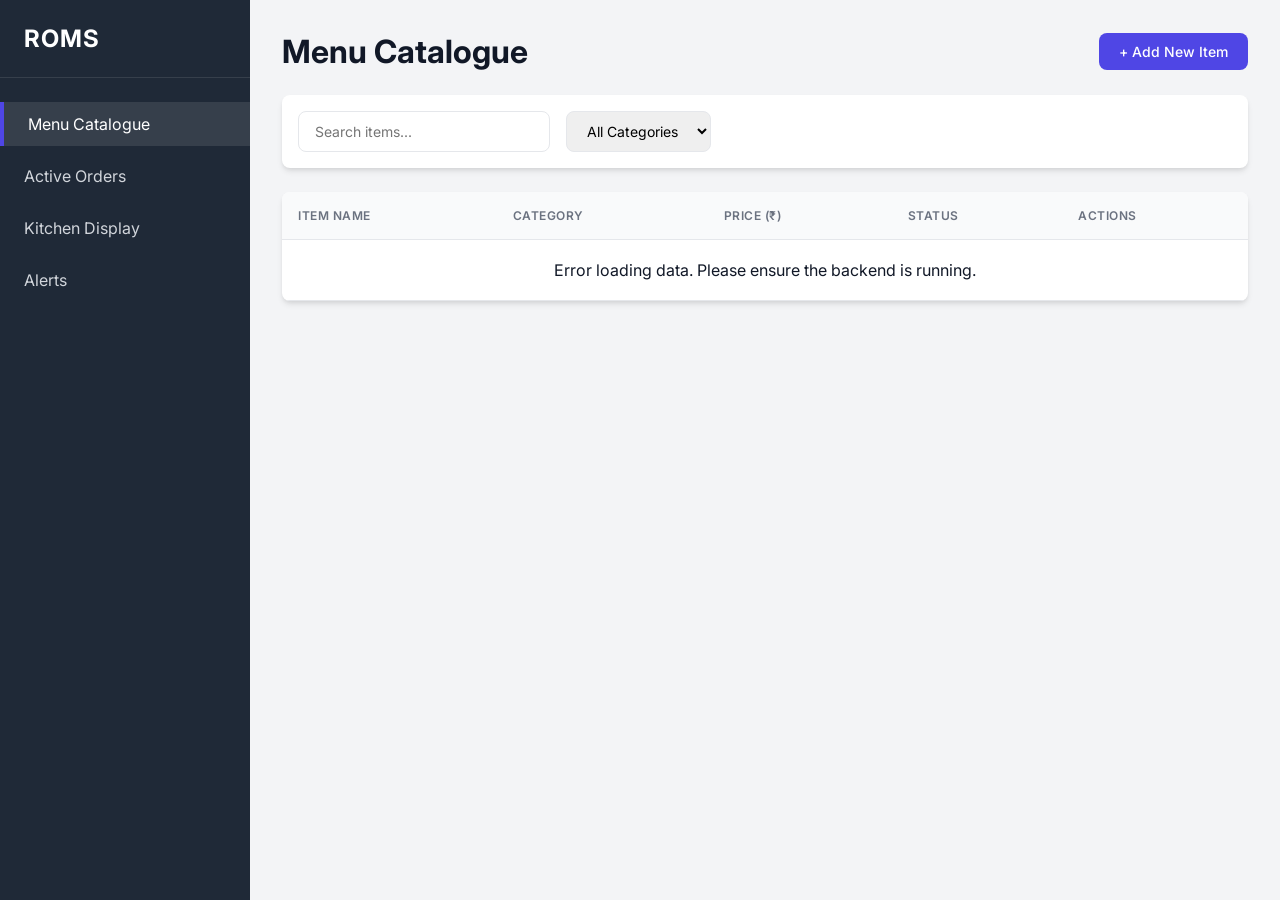
==== roms-app/src/main/resources/static/index.html @ 0e1c0126 "feat(menu): implement item catalogue MVP feature" ====
<!DOCTYPE html>
<html lang="en">
<head>
    <meta charset="UTF-8">
    <meta name="viewport" content="width=device-width, initial-scale=1.0">
    <title>ROMS - Menu Catalogue</title>
    <!-- Google Fonts for modern typography -->
    <link href="https://fonts.googleapis.com/css2?family=Inter:wght@400;500;600;700&display=swap" rel="stylesheet">
    <link rel="stylesheet" href="css/style.css">
</head>
<body>
    <div class="app-container">
        <!-- Sidebar -->
        <aside class="sidebar">
            <div class="logo">
                <h2>ROMS</h2>
            </div>
            <nav class="nav-menu">
                <a href="#" class="nav-item active">Menu Catalogue</a>
                <a href="#" class="nav-item">Active Orders</a>
                <a href="#" class="nav-item">Kitchen Display</a>
                <a href="#" class="nav-item">Alerts</a>
            </nav>
        </aside>

        <!-- Main Content -->
        <main class="main-content">
            <header class="topbar">
                <h1>Menu Catalogue</h1>
                <button class="btn btn-primary" onclick="openModal()">+ Add New Item</button>
            </header>

            <div class="filters">
                <input type="text" id="searchInput" placeholder="Search items..." class="form-input" onkeyup="filterItems()">
                <select id="categoryFilter" class="form-select" onchange="filterItems()">
                    <option value="">All Categories</option>
                    <option value="STARTER">Starter</option>
                    <option value="MAIN_COURSE">Main Course</option>
                    <option value="DESSERT">Dessert</option>
                    <option value="BEVERAGE">Beverage</option>
                </select>
            </div>

            <div class="table-container">
                <table class="data-table">
                    <thead>
                        <tr>
                            <th>Item Name</th>
                            <th>Category</th>
                            <th>Price (₹)</th>
                            <th>Status</th>
                            <th>Actions</th>
                        </tr>
                    </thead>
                    <tbody id="menuTableBody">
                        <!-- Data will be populated here via JavaScript -->
                    </tbody>
                </table>
            </div>
        </main>
    </div>

    <!-- Add/Edit Modal -->
    <div id="itemModal" class="modal">
        <div class="modal-content">
            <div class="modal-header">
                <h2 id="modalTitle">Add Menu Item</h2>
                <span class="close" onclick="closeModal()">&times;</span>
            </div>
            <div class="modal-body">
                <form id="itemForm" onsubmit="saveItem(event)">
                    <input type="hidden" id="itemId">
                    
                    <div class="form-group">
                        <label for="itemName">Item Name</label>
                        <input type="text" id="itemName" required class="form-input" placeholder="e.g. Paneer Tikka">
                    </div>
                    
                    <div class="form-group">
                        <label for="itemCategory">Category</label>
                        <select id="itemCategory" required class="form-select">
                            <option value="STARTER">Starter</option>
                            <option value="MAIN_COURSE">Main Course</option>
                            <option value="DESSERT">Dessert</option>
                            <option value="BEVERAGE">Beverage</option>
                        </select>
                    </div>
                    
                    <div class="form-group">
                        <label for="itemPrice">Price (₹)</label>
                        <input type="number" id="itemPrice" required min="1" step="0.01" class="form-input" placeholder="e.g. 250.00">
                    </div>
                    
                    <div class="form-group checkbox-group">
                        <input type="checkbox" id="itemAvailable" checked>
                        <label for="itemAvailable">Is Available?</label>
                    </div>
                    
                    <div class="modal-footer">
                        <button type="button" class="btn btn-secondary" onclick="closeModal()">Cancel</button>
                        <button type="submit" class="btn btn-primary">Save Item</button>
                    </div>
                </form>
            </div>
        </div>
    </div>

    <script src="js/menu.js"></script>
</body>
</html>
---- roms-app/src/main/resources/static/css/style.css ----
:root {
    --primary-color: #4f46e5;
    --primary-hover: #4338ca;
    --danger-color: #ef4444;
    --danger-hover: #dc2828;
    --success-color: #10b981;
    --bg-color: #f3f4f6;
    --sidebar-bg: #1f2937;
    --surface-color: #ffffff;
    --text-primary: #111827;
    --text-secondary: #6b7280;
    --border-color: #e5e7eb;
    --radius: 8px;
    --shadow: 0 4px 6px -1px rgba(0, 0, 0, 0.1), 0 2px 4px -1px rgba(0, 0, 0, 0.06);
}

* {
    margin: 0;
    padding: 0;
    box-sizing: border-box;
    font-family: 'Inter', sans-serif;
}

body {
    background-color: var(--bg-color);
    color: var(--text-primary);
}

.app-container {
    display: flex;
    min-height: 100vh;
}

/* Sidebar */
.sidebar {
    width: 250px;
    background-color: var(--sidebar-bg);
    color: white;
    display: flex;
    flex-direction: column;
}

.logo {
    padding: 24px;
    border-bottom: 1px solid rgba(255, 255, 255, 0.1);
}

.logo h2 {
    font-weight: 700;
    letter-spacing: 1px;
}

.nav-menu {
    padding: 24px 0;
    display: flex;
    flex-direction: column;
    gap: 8px;
}

.nav-item {
    padding: 12px 24px;
    color: #d1d5db;
    text-decoration: none;
    transition: all 0.2s;
}

.nav-item:hover, .nav-item.active {
    background-color: rgba(255, 255, 255, 0.1);
    color: white;
    border-left: 4px solid var(--primary-color);
}

/* Main Content */
.main-content {
    flex: 1;
    padding: 32px;
    display: flex;
    flex-direction: column;
    gap: 24px;
}

.topbar {
    display: flex;
    justify-content: space-between;
    align-items: center;
}

.filters {
    display: flex;
    gap: 16px;
    background: var(--surface-color);
    padding: 16px;
    border-radius: var(--radius);
    box-shadow: var(--shadow);
}

.form-input, .form-select {
    padding: 10px 16px;
    border: 1px solid var(--border-color);
    border-radius: var(--radius);
    outline: none;
    font-size: 14px;
    transition: border-color 0.2s;
}

.form-input:focus, .form-select:focus {
    border-color: var(--primary-color);
}

.btn {
    padding: 10px 20px;
    border: none;
    border-radius: var(--radius);
    cursor: pointer;
    font-weight: 500;
    font-size: 14px;
    transition: background-color 0.2s;
}

.btn-primary {
    background-color: var(--primary-color);
    color: white;
}

.btn-primary:hover {
    background-color: var(--primary-hover);
}

.btn-secondary {
    background-color: var(--border-color);
    color: var(--text-primary);
}

.btn-danger {
    background-color: var(--danger-color);
    color: white;
    padding: 6px 12px;
}

.btn-danger:hover {
    background-color: var(--danger-hover);
}

/* Table */
.table-container {
    background: var(--surface-color);
    border-radius: var(--radius);
    box-shadow: var(--shadow);
    overflow: hidden;
}

.data-table {
    width: 100%;
    border-collapse: collapse;
}

.data-table th, .data-table td {
    padding: 16px;
    text-align: left;
    border-bottom: 1px solid var(--border-color);
}

.data-table th {
    background-color: #f9fafb;
    font-weight: 600;
    color: var(--text-secondary);
    text-transform: uppercase;
    font-size: 12px;
    letter-spacing: 0.5px;
}

.data-table tr:hover {
    background-color: #f9fafb;
}

.badge {
    padding: 4px 10px;
    border-radius: 999px;
    font-size: 12px;
    font-weight: 500;
}

.badge-success { background: #d1fae5; color: #065f46; }
.badge-danger { background: #fee2e2; color: #991b1b; }

/* Modal */
.modal {
    display: none;
    position: fixed;
    z-index: 1000;
    left: 0;
    top: 0;
    width: 100%;
    height: 100%;
    background-color: rgba(0,0,0,0.5);
    backdrop-filter: blur(4px);
    align-items: center;
    justify-content: center;
}

.modal.show {
    display: flex;
}

.modal-content {
    background-color: var(--surface-color);
    border-radius: var(--radius);
    width: 100%;
    max-width: 500px;
    box-shadow: 0 20px 25px -5px rgba(0, 0, 0, 0.1);
    animation: slideUp 0.3s ease-out;
}

@keyframes slideUp {
    from { transform: translateY(20px); opacity: 0; }
    to { transform: translateY(0); opacity: 1; }
}

.modal-header {
    padding: 20px 24px;
    border-bottom: 1px solid var(--border-color);
    display: flex;
    justify-content: space-between;
    align-items: center;
}

.close {
    font-size: 24px;
    cursor: pointer;
    color: var(--text-secondary);
}

.modal-body {
    padding: 24px;
}

.form-group {
    margin-bottom: 20px;
    display: flex;
    flex-direction: column;
    gap: 8px;
}

.form-group label {
    font-weight: 500;
    font-size: 14px;
}

.checkbox-group {
    flex-direction: row;
    align-items: center;
}

.modal-footer {
    display: flex;
    justify-content: flex-end;
    gap: 12px;
    margin-top: 32px;
}
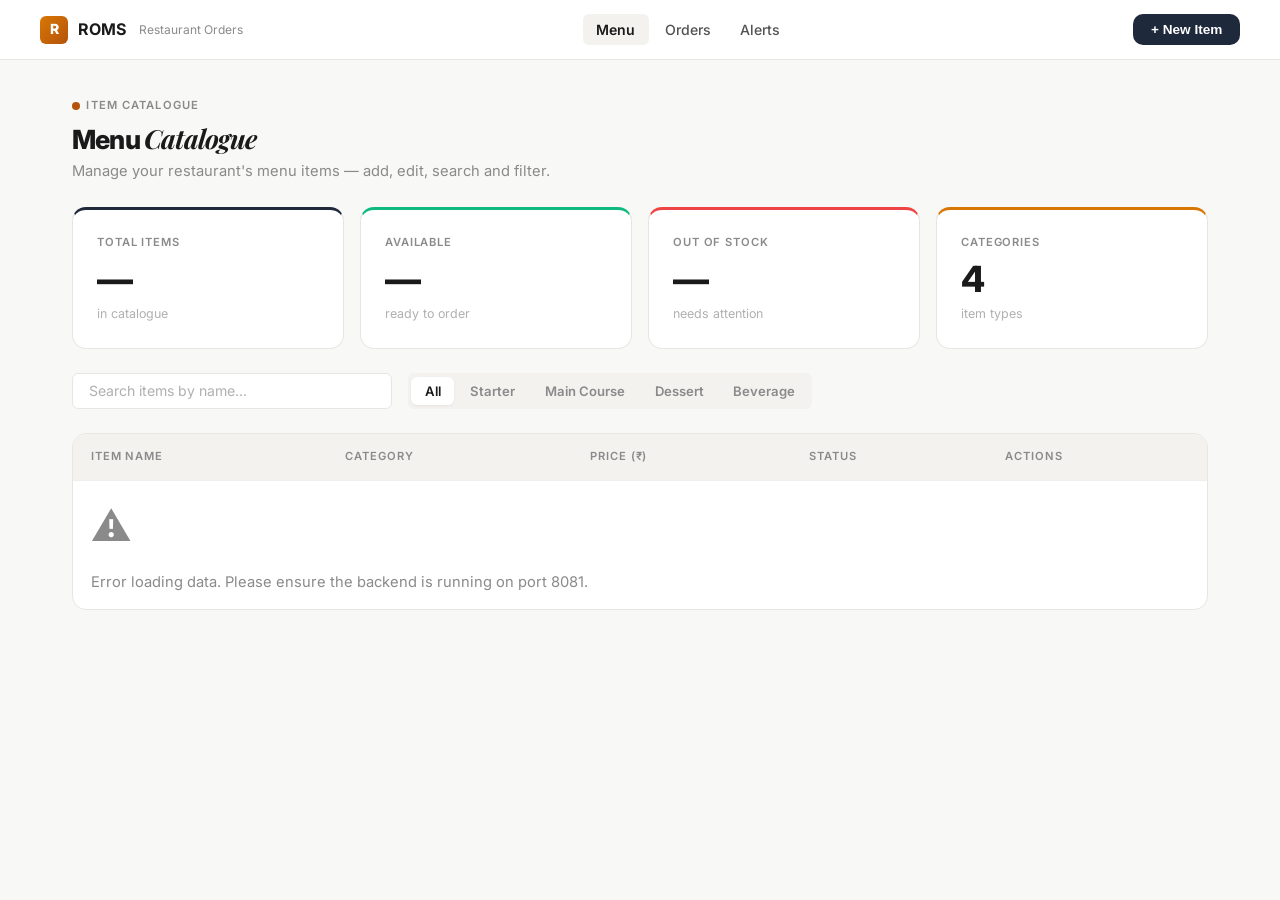
==== commit 609098d8: "feat(orders): implement order management and theme migration to Light Academic design" ====
--- a/roms-app/src/main/resources/static/index.html
+++ b/roms-app/src/main/resources/static/index.html
@@ -3,108 +3,151 @@
 <head>
     <meta charset="UTF-8">
     <meta name="viewport" content="width=device-width, initial-scale=1.0">
-    <title>ROMS - Menu Catalogue</title>
-    <!-- Google Fonts for modern typography -->
-    <link href="https://fonts.googleapis.com/css2?family=Inter:wght@400;500;600;700&display=swap" rel="stylesheet">
+    <meta name="description" content="ROMS — Restaurant Order Management System. Manage menu items, orders, and kitchen operations.">
+    <title>ROMS — Menu Catalogue</title>
+
+    <!-- Google Fonts -->
+    <link rel="preconnect" href="https://fonts.googleapis.com">
+    <link rel="preconnect" href="https://fonts.gstatic.com" crossorigin>
+    <link href="https://fonts.googleapis.com/css2?family=Inter:wght@300;400;500;600;700;800;900&family=JetBrains+Mono:wght@400;500&family=Playfair+Display:ital,wght@0,700;1,700&display=swap" rel="stylesheet">
+
+    <!-- App CSS -->
     <link rel="stylesheet" href="css/style.css">
 </head>
 <body>
-    <div class="app-container">
-        <!-- Sidebar -->
-        <aside class="sidebar">
-            <div class="logo">
-                <h2>ROMS</h2>
-            </div>
-            <nav class="nav-menu">
-                <a href="#" class="nav-item active">Menu Catalogue</a>
-                <a href="#" class="nav-item">Active Orders</a>
-                <a href="#" class="nav-item">Kitchen Display</a>
-                <a href="#" class="nav-item">Alerts</a>
-            </nav>
-        </aside>
 
-        <!-- Main Content -->
-        <main class="main-content">
-            <header class="topbar">
-                <h1>Menu Catalogue</h1>
-                <button class="btn btn-primary" onclick="openModal()">+ Add New Item</button>
-            </header>
+<!-- ── Navbar ────────────────────────────────────────────────── -->
+<nav class="navbar">
+    <div class="navbar-inner">
+        <a href="index.html" class="navbar-brand">
+            <div class="logo-icon">R</div>
+            <span>ROMS</span>
+            <span class="brand-sub">Restaurant Orders</span>
+        </a>
+        <ul class="navbar-links">
+            <li><a href="index.html" class="active">Menu</a></li>
+            <li><a href="orders.html">Orders</a></li>
+            <li><a href="alerts.html">Alerts</a></li>
+        </ul>
+        <button class="navbar-cta" onclick="openModal()">+ New Item</button>
+    </div>
+</nav>
 
-            <div class="filters">
-                <input type="text" id="searchInput" placeholder="Search items..." class="form-input" onkeyup="filterItems()">
-                <select id="categoryFilter" class="form-select" onchange="filterItems()">
-                    <option value="">All Categories</option>
-                    <option value="STARTER">Starter</option>
-                    <option value="MAIN_COURSE">Main Course</option>
-                    <option value="DESSERT">Dessert</option>
-                    <option value="BEVERAGE">Beverage</option>
-                </select>
-            </div>
+<!-- ── Page Content ─────────────────────────────────────────── -->
+<div class="container">
+    <div class="page-content">
 
-            <div class="table-container">
-                <table class="data-table">
-                    <thead>
-                        <tr>
-                            <th>Item Name</th>
-                            <th>Category</th>
-                            <th>Price (₹)</th>
-                            <th>Status</th>
-                            <th>Actions</th>
-                        </tr>
-                    </thead>
-                    <tbody id="menuTableBody">
-                        <!-- Data will be populated here via JavaScript -->
-                    </tbody>
-                </table>
-            </div>
-        </main>
-    </div>
-
-    <!-- Add/Edit Modal -->
-    <div id="itemModal" class="modal">
-        <div class="modal-content">
-            <div class="modal-header">
-                <h2 id="modalTitle">Add Menu Item</h2>
-                <span class="close" onclick="closeModal()">&times;</span>
-            </div>
-            <div class="modal-body">
-                <form id="itemForm" onsubmit="saveItem(event)">
-                    <input type="hidden" id="itemId">
-                    
-                    <div class="form-group">
-                        <label for="itemName">Item Name</label>
-                        <input type="text" id="itemName" required class="form-input" placeholder="e.g. Paneer Tikka">
-                    </div>
-                    
-                    <div class="form-group">
-                        <label for="itemCategory">Category</label>
-                        <select id="itemCategory" required class="form-select">
-                            <option value="STARTER">Starter</option>
-                            <option value="MAIN_COURSE">Main Course</option>
-                            <option value="DESSERT">Dessert</option>
-                            <option value="BEVERAGE">Beverage</option>
-                        </select>
-                    </div>
-                    
-                    <div class="form-group">
-                        <label for="itemPrice">Price (₹)</label>
-                        <input type="number" id="itemPrice" required min="1" step="0.01" class="form-input" placeholder="e.g. 250.00">
-                    </div>
-                    
-                    <div class="form-group checkbox-group">
-                        <input type="checkbox" id="itemAvailable" checked>
-                        <label for="itemAvailable">Is Available?</label>
-                    </div>
-                    
-                    <div class="modal-footer">
-                        <button type="button" class="btn btn-secondary" onclick="closeModal()">Cancel</button>
-                        <button type="submit" class="btn btn-primary">Save Item</button>
-                    </div>
-                </form>
+        <!-- Page Header -->
+        <div class="page-header">
+            <div>
+                <div class="badge-label"><span class="badge-dot"></span> ITEM CATALOGUE</div>
+                <h1>Menu <em>Catalogue</em></h1>
+                <p class="page-subtitle">Manage your restaurant's menu items — add, edit, search and filter.</p>
             </div>
         </div>
+
+        <!-- Stat Cards -->
+        <div class="stats-grid fade-in">
+            <div class="stat-card" style="border-top: 3px solid var(--primary)">
+                <div class="stat-label">Total Items</div>
+                <div class="stat-value" id="stat-total">—</div>
+                <div class="stat-sub">in catalogue</div>
+            </div>
+            <div class="stat-card" style="border-top: 3px solid var(--success)">
+                <div class="stat-label">Available</div>
+                <div class="stat-value" id="stat-available">—</div>
+                <div class="stat-sub">ready to order</div>
+            </div>
+            <div class="stat-card" style="border-top: 3px solid var(--danger)">
+                <div class="stat-label">Out of Stock</div>
+                <div class="stat-value" id="stat-unavailable">—</div>
+                <div class="stat-sub">needs attention</div>
+            </div>
+            <div class="stat-card" style="border-top: 3px solid var(--accent-amber)">
+                <div class="stat-label">Categories</div>
+                <div class="stat-value" id="stat-categories">4</div>
+                <div class="stat-sub">item types</div>
+            </div>
+        </div>
+
+        <!-- Filters -->
+        <div class="filters-bar fade-in fade-in-delay-1">
+            <input type="text" id="searchInput" placeholder="Search items by name..." class="form-input" style="flex: 1; max-width: 320px;" onkeyup="filterItems()">
+            <div class="tab-pills">
+                <button class="tab-pill active" onclick="setCategory('', this)">All</button>
+                <button class="tab-pill" onclick="setCategory('STARTER', this)">Starter</button>
+                <button class="tab-pill" onclick="setCategory('MAIN_COURSE', this)">Main Course</button>
+                <button class="tab-pill" onclick="setCategory('DESSERT', this)">Dessert</button>
+                <button class="tab-pill" onclick="setCategory('BEVERAGE', this)">Beverage</button>
+            </div>
+        </div>
+
+        <!-- Data Table -->
+        <div class="table-card fade-in fade-in-delay-2">
+            <table class="data-table">
+                <thead>
+                    <tr>
+                        <th>Item Name</th>
+                        <th>Category</th>
+                        <th>Price (₹)</th>
+                        <th>Status</th>
+                        <th>Actions</th>
+                    </tr>
+                </thead>
+                <tbody id="menuTableBody">
+                    <!-- Data populated via JavaScript -->
+                </tbody>
+            </table>
+        </div>
+
     </div>
+</div>
 
-    <script src="js/menu.js"></script>
+<!-- ── Add/Edit Modal ───────────────────────────────────────── -->
+<div id="itemModal" class="modal-overlay">
+    <div class="modal-content">
+        <div class="modal-header">
+            <h2 id="modalTitle">Add Menu Item</h2>
+            <button class="modal-close" onclick="closeModal()">&times;</button>
+        </div>
+        <div class="modal-body">
+            <form id="itemForm" onsubmit="saveItem(event)">
+                <input type="hidden" id="itemId">
+
+                <div class="form-group">
+                    <label for="itemName">Item Name</label>
+                    <input type="text" id="itemName" required class="form-input" placeholder="e.g. Paneer Tikka">
+                </div>
+
+                <div class="form-group">
+                    <label for="itemCategory">Category</label>
+                    <select id="itemCategory" required class="form-select">
+                        <option value="STARTER">Starter</option>
+                        <option value="MAIN_COURSE">Main Course</option>
+                        <option value="DESSERT">Dessert</option>
+                        <option value="BEVERAGE">Beverage</option>
+                    </select>
+                </div>
+
+                <div class="form-group">
+                    <label for="itemPrice">Price (₹)</label>
+                    <input type="number" id="itemPrice" required min="1" step="0.01" class="form-input" placeholder="e.g. 250.00">
+                </div>
+
+                <div class="form-group checkbox-group">
+                    <input type="checkbox" id="itemAvailable" checked>
+                    <label for="itemAvailable" style="text-transform: none; letter-spacing: 0; font-size: 0.88rem;">Available for ordering</label>
+                </div>
+
+                <div class="modal-footer">
+                    <button type="button" class="btn btn-outline" onclick="closeModal()">Cancel</button>
+                    <button type="submit" class="btn btn-dark">Save Item</button>
+                </div>
+            </form>
+        </div>
+    </div>
+</div>
+
+<script src="js/menu.js"></script>
 </body>
 </html>
--- a/roms-app/src/main/resources/static/css/style.css
+++ b/roms-app/src/main/resources/static/css/style.css
@@ -1,151 +1,465 @@
+/* ═══════════════════════════════════════════════════════════════
+   ROMS — Light Academic Theme
+   Adapted from Advance ML Topic Analysis dashboard
+   ═══════════════════════════════════════════════════════════════ */
+
+@import url('https://fonts.googleapis.com/css2?family=Inter:wght@300;400;500;600;700;800;900&family=JetBrains+Mono:wght@400;500&family=Playfair+Display:ital,wght@0,700;1,700&display=swap');
+
+/* ── CSS Custom Properties ─────────────────────────────────── */
 :root {
-    --primary-color: #4f46e5;
-    --primary-hover: #4338ca;
-    --danger-color: #ef4444;
-    --danger-hover: #dc2828;
-    --success-color: #10b981;
-    --bg-color: #f3f4f6;
-    --sidebar-bg: #1f2937;
-    --surface-color: #ffffff;
-    --text-primary: #111827;
-    --text-secondary: #6b7280;
-    --border-color: #e5e7eb;
-    --radius: 8px;
-    --shadow: 0 4px 6px -1px rgba(0, 0, 0, 0.1), 0 2px 4px -1px rgba(0, 0, 0, 0.06);
-}
-
-* {
+    /* Background */
+    --bg-body: #f8f8f6;
+    --bg-white: #ffffff;
+    --bg-card: #ffffff;
+    --bg-subtle: #f3f2ef;
+
+    /* Borders */
+    --border-light: #e8e6e1;
+    --border-subtle: #f0eeea;
+
+    /* Primary (Navy / Slate) */
+    --primary: #1e293b;
+    --primary-light: #334155;
+    --primary-lighter: #e2e8f0;
+    --primary-bg: #f1f5f9;
+
+    /* Accent (Amber / Warm) */
+    --accent-warm: #b45309;
+    --accent-amber: #d97706;
+    --accent-amber-light: #fef3c7;
+    --accent-amber-bg: #fef9ee;
+
+    /* Status Colors */
+    --status-placed: #3b82f6;
+    --status-preparing: #f59e0b;
+    --status-ready: #10b981;
+    --status-served: #8b5cf6;
+    --status-closed: #6b7280;
+
+    /* Semantic */
+    --danger: #ef4444;
+    --danger-bg: #fef2f2;
+    --danger-border: #fecaca;
+    --success: #10b981;
+    --success-bg: #d1fae5;
+
+    /* Text */
+    --text-primary: #1a1a1a;
+    --text-secondary: #525252;
+    --text-muted: #8a8a8a;
+    --text-faint: #b0b0b0;
+
+    /* Sizing */
+    --radius-sm: 6px;
+    --radius-md: 10px;
+    --radius-lg: 14px;
+    --radius-pill: 999px;
+
+    /* Transitions */
+    --ease: cubic-bezier(0.16, 1, 0.3, 1);
+    --transition: 0.25s var(--ease);
+}
+
+/* ── Reset & Base ──────────────────────────────────────────── */
+*, *::before, *::after {
     margin: 0;
     padding: 0;
     box-sizing: border-box;
+}
+
+html {
+    scroll-behavior: smooth;
+    -webkit-font-smoothing: antialiased;
+    -moz-osx-font-smoothing: grayscale;
+}
+
+body {
+    font-family: 'Inter', -apple-system, BlinkMacSystemFont, sans-serif;
+    background: var(--bg-body);
+    color: var(--text-primary);
+    line-height: 1.6;
+    min-height: 100vh;
+}
+
+/* ── Typography ────────────────────────────────────────────── */
+h1, h2, h3, h4 {
+    font-weight: 700;
+    letter-spacing: -0.02em;
+    color: var(--text-primary);
+    line-height: 1.2;
+}
+
+h1 {
+    font-size: 2rem;
+    font-weight: 800;
+    letter-spacing: -0.03em;
+}
+
+h1 em, h1 i {
+    font-family: 'Playfair Display', serif;
+    font-style: italic;
+    font-weight: 700;
+}
+
+h2 { font-size: 1.75rem; }
+h3 { font-size: 1.2rem; }
+h4 { font-size: 1rem; }
+
+.mono {
+    font-family: 'JetBrains Mono', monospace;
+}
+
+/* ── Layout ────────────────────────────────────────────────── */
+.container {
+    max-width: 1200px;
+    margin: 0 auto;
+    padding: 0 2rem;
+}
+
+/* ── Navbar ────────────────────────────────────────────────── */
+.navbar {
+    position: sticky;
+    top: 0;
+    z-index: 100;
+    background: var(--bg-white);
+    border-bottom: 1px solid var(--border-light);
+    padding: 0 2rem;
+    height: 60px;
+    display: flex;
+    align-items: center;
+}
+
+.navbar-inner {
+    max-width: 1200px;
+    margin: 0 auto;
+    width: 100%;
+    display: flex;
+    align-items: center;
+    justify-content: space-between;
+}
+
+.navbar-brand {
+    display: flex;
+    align-items: center;
+    gap: 0.6rem;
+    text-decoration: none;
+    color: var(--text-primary);
+    font-weight: 700;
+    font-size: 1rem;
+}
+
+.navbar-brand .logo-icon {
+    width: 28px;
+    height: 28px;
+    background: linear-gradient(135deg, var(--accent-amber), var(--accent-warm));
+    border-radius: 6px;
+    display: flex;
+    align-items: center;
+    justify-content: center;
+    color: white;
+    font-size: 14px;
+    font-weight: 800;
+}
+
+.navbar-brand .brand-sub {
+    font-size: 0.75rem;
+    font-weight: 400;
+    color: var(--text-muted);
+    margin-left: 0.25rem;
+}
+
+.navbar-links {
+    display: flex;
+    align-items: center;
+    gap: 0.15rem;
+    list-style: none;
+}
+
+.navbar-links a {
+    text-decoration: none;
+    color: var(--text-secondary);
+    font-size: 0.88rem;
+    font-weight: 500;
+    padding: 0.45rem 0.85rem;
+    border-radius: var(--radius-sm);
+    transition: all var(--transition);
+}
+
+.navbar-links a:hover {
+    color: var(--text-primary);
+    background: var(--bg-subtle);
+}
+
+.navbar-links a.active {
+    color: var(--text-primary);
+    font-weight: 600;
+    background: var(--bg-subtle);
+}
+
+.navbar-cta {
+    display: inline-flex;
+    align-items: center;
+    gap: 0.4rem;
+    padding: 0.5rem 1.1rem;
+    background: var(--primary);
+    color: white;
+    font-size: 0.85rem;
+    font-weight: 600;
+    border-radius: var(--radius-md);
+    text-decoration: none;
+    border: none;
+    cursor: pointer;
+    transition: all var(--transition);
+}
+
+.navbar-cta:hover {
+    background: #0f172a;
+    transform: translateY(-1px);
+}
+
+@media (max-width: 768px) {
+    .navbar-links { display: none; }
+    .navbar { padding: 0 1rem; }
+}
+
+/* ── Page Content ──────────────────────────────────────────── */
+.page-content {
+    padding: 2rem 0;
+}
+
+.page-header {
+    display: flex;
+    align-items: center;
+    justify-content: space-between;
+    margin-bottom: 1.5rem;
+}
+
+.page-header h1 {
+    font-size: 1.65rem;
+    font-weight: 800;
+}
+
+.page-subtitle {
+    font-size: 0.92rem;
+    color: var(--text-muted);
+    margin-top: 0.25rem;
+}
+
+/* ── Badge ─────────────────────────────────────────────────── */
+.badge-label {
+    display: inline-flex;
+    align-items: center;
+    gap: 0.4rem;
+    font-size: 0.7rem;
+    font-weight: 600;
+    letter-spacing: 0.1em;
+    text-transform: uppercase;
+    color: var(--text-muted);
+    margin-bottom: 0.5rem;
+}
+
+.badge-dot {
+    width: 8px;
+    height: 8px;
+    border-radius: 50%;
+    background: var(--accent-warm);
+}
+
+/* ── Stat Cards ────────────────────────────────────────────── */
+.stats-grid {
+    display: grid;
+    grid-template-columns: repeat(4, 1fr);
+    gap: 1rem;
+    margin-bottom: 1.5rem;
+}
+
+@media (max-width: 1024px) {
+    .stats-grid { grid-template-columns: repeat(2, 1fr); }
+}
+
+@media (max-width: 640px) {
+    .stats-grid { grid-template-columns: 1fr; }
+}
+
+.stat-card {
+    background: var(--bg-card);
+    border: 1px solid var(--border-light);
+    border-radius: var(--radius-lg);
+    padding: 1.5rem;
+    transition: box-shadow var(--transition);
+}
+
+.stat-card:hover {
+    box-shadow: 0 2px 12px rgba(0, 0, 0, 0.04);
+}
+
+.stat-label {
+    font-size: 0.7rem;
+    font-weight: 600;
+    text-transform: uppercase;
+    letter-spacing: 0.08em;
+    color: var(--text-muted);
+    margin-bottom: 0.5rem;
+}
+
+.stat-value {
+    font-size: 2.25rem;
+    font-weight: 800;
+    color: var(--text-primary);
+    letter-spacing: -0.03em;
+    line-height: 1.1;
+}
+
+.stat-sub {
+    font-size: 0.78rem;
+    color: var(--text-faint);
+    margin-top: 0.25rem;
+}
+
+/* ── Card ──────────────────────────────────────────────────── */
+.card {
+    background: var(--bg-card);
+    border: 1px solid var(--border-light);
+    border-radius: var(--radius-lg);
+    padding: 1.75rem;
+    transition: box-shadow var(--transition);
+}
+
+.card:hover {
+    box-shadow: 0 2px 12px rgba(0, 0, 0, 0.04);
+}
+
+/* ── Filters / Tab Pills ──────────────────────────────────── */
+.filters-bar {
+    display: flex;
+    align-items: center;
+    gap: 1rem;
+    margin-bottom: 1.5rem;
+    flex-wrap: wrap;
+}
+
+.tab-pills {
+    display: flex;
+    gap: 0.15rem;
+    background: var(--bg-subtle);
+    border-radius: var(--radius-sm);
+    padding: 0.2rem;
+    width: fit-content;
+}
+
+.tab-pill {
+    padding: 0.4rem 0.85rem;
+    font-size: 0.82rem;
+    font-weight: 600;
+    color: var(--text-muted);
+    border: none;
+    background: none;
+    border-radius: var(--radius-sm);
+    cursor: pointer;
+    transition: all var(--transition);
     font-family: 'Inter', sans-serif;
 }
 
-body {
-    background-color: var(--bg-color);
-    color: var(--text-primary);
-}
-
-.app-container {
-    display: flex;
-    min-height: 100vh;
-}
-
-/* Sidebar */
-.sidebar {
-    width: 250px;
-    background-color: var(--sidebar-bg);
+.tab-pill:hover {
+    color: var(--text-secondary);
+}
+
+.tab-pill.active {
+    background: var(--bg-white);
+    color: var(--text-primary);
+    box-shadow: 0 1px 3px rgba(0,0,0,0.06);
+}
+
+.form-input, .form-select {
+    padding: 0.55rem 1rem;
+    border: 1px solid var(--border-light);
+    border-radius: var(--radius-sm);
+    outline: none;
+    font-size: 0.88rem;
+    font-family: 'Inter', sans-serif;
+    transition: border-color var(--transition);
+    background: var(--bg-white);
+    color: var(--text-primary);
+}
+
+.form-input:focus, .form-select:focus {
+    border-color: var(--primary);
+}
+
+.form-input::placeholder {
+    color: var(--text-faint);
+}
+
+/* ── Buttons ───────────────────────────────────────────────── */
+.btn {
+    display: inline-flex;
+    align-items: center;
+    justify-content: center;
+    gap: 0.45rem;
+    padding: 0.6rem 1.3rem;
+    border: none;
+    border-radius: var(--radius-md);
+    font-family: 'Inter', sans-serif;
+    font-size: 0.88rem;
+    font-weight: 600;
+    cursor: pointer;
+    transition: all var(--transition);
+    text-decoration: none;
+}
+
+.btn-dark {
+    background: var(--primary);
     color: white;
-    display: flex;
-    flex-direction: column;
-}
-
-.logo {
-    padding: 24px;
-    border-bottom: 1px solid rgba(255, 255, 255, 0.1);
-}
-
-.logo h2 {
-    font-weight: 700;
-    letter-spacing: 1px;
-}
-
-.nav-menu {
-    padding: 24px 0;
-    display: flex;
-    flex-direction: column;
-    gap: 8px;
-}
-
-.nav-item {
-    padding: 12px 24px;
-    color: #d1d5db;
-    text-decoration: none;
-    transition: all 0.2s;
-}
-
-.nav-item:hover, .nav-item.active {
-    background-color: rgba(255, 255, 255, 0.1);
+}
+
+.btn-dark:hover {
+    background: #0f172a;
+    transform: translateY(-1px);
+}
+
+.btn-outline {
+    background: transparent;
+    color: var(--text-primary);
+    border: 1px solid var(--border-light);
+}
+
+.btn-outline:hover {
+    background: var(--bg-subtle);
+    border-color: var(--text-muted);
+}
+
+.btn-danger {
+    background: var(--danger);
     color: white;
-    border-left: 4px solid var(--primary-color);
-}
-
-/* Main Content */
-.main-content {
-    flex: 1;
-    padding: 32px;
-    display: flex;
-    flex-direction: column;
-    gap: 24px;
-}
-
-.topbar {
-    display: flex;
-    justify-content: space-between;
-    align-items: center;
-}
-
-.filters {
-    display: flex;
-    gap: 16px;
-    background: var(--surface-color);
-    padding: 16px;
-    border-radius: var(--radius);
-    box-shadow: var(--shadow);
-}
-
-.form-input, .form-select {
-    padding: 10px 16px;
-    border: 1px solid var(--border-color);
-    border-radius: var(--radius);
-    outline: none;
-    font-size: 14px;
-    transition: border-color 0.2s;
-}
-
-.form-input:focus, .form-select:focus {
-    border-color: var(--primary-color);
-}
-
-.btn {
-    padding: 10px 20px;
-    border: none;
-    border-radius: var(--radius);
-    cursor: pointer;
-    font-weight: 500;
-    font-size: 14px;
-    transition: background-color 0.2s;
-}
-
-.btn-primary {
-    background-color: var(--primary-color);
+    padding: 0.4rem 0.9rem;
+    font-size: 0.8rem;
+}
+
+.btn-danger:hover {
+    background: #dc2626;
+}
+
+.btn-success {
+    background: var(--success);
     color: white;
-}
-
-.btn-primary:hover {
-    background-color: var(--primary-hover);
-}
-
-.btn-secondary {
-    background-color: var(--border-color);
-    color: var(--text-primary);
-}
-
-.btn-danger {
-    background-color: var(--danger-color);
-    color: white;
-    padding: 6px 12px;
-}
-
-.btn-danger:hover {
-    background-color: var(--danger-hover);
-}
-
-/* Table */
-.table-container {
-    background: var(--surface-color);
-    border-radius: var(--radius);
-    box-shadow: var(--shadow);
+    padding: 0.4rem 0.9rem;
+    font-size: 0.8rem;
+}
+
+.btn-success:hover {
+    background: #059669;
+}
+
+.btn-sm {
+    padding: 0.35rem 0.7rem;
+    font-size: 0.78rem;
+}
+
+/* ── Data Table ────────────────────────────────────────────── */
+.table-card {
+    background: var(--bg-card);
+    border: 1px solid var(--border-light);
+    border-radius: var(--radius-lg);
     overflow: hidden;
 }
 
@@ -155,36 +469,56 @@
 }
 
 .data-table th, .data-table td {
-    padding: 16px;
+    padding: 14px 18px;
     text-align: left;
-    border-bottom: 1px solid var(--border-color);
+    border-bottom: 1px solid var(--border-subtle);
 }
 
 .data-table th {
-    background-color: #f9fafb;
-    font-weight: 600;
-    color: var(--text-secondary);
+    font-size: 0.7rem;
+    font-weight: 600;
     text-transform: uppercase;
-    font-size: 12px;
-    letter-spacing: 0.5px;
-}
-
-.data-table tr:hover {
-    background-color: #f9fafb;
-}
-
-.badge {
-    padding: 4px 10px;
-    border-radius: 999px;
-    font-size: 12px;
-    font-weight: 500;
-}
-
-.badge-success { background: #d1fae5; color: #065f46; }
-.badge-danger { background: #fee2e2; color: #991b1b; }
-
-/* Modal */
-.modal {
+    letter-spacing: 0.08em;
+    color: var(--text-muted);
+    background: var(--bg-subtle);
+}
+
+.data-table tbody tr {
+    transition: background-color var(--transition);
+}
+
+.data-table tbody tr:hover {
+    background: var(--bg-subtle);
+}
+
+.data-table tbody tr:last-child td {
+    border-bottom: none;
+}
+
+/* ── Status Badges ─────────────────────────────────────────── */
+.status-badge {
+    display: inline-flex;
+    align-items: center;
+    gap: 0.3rem;
+    padding: 0.25rem 0.65rem;
+    border-radius: var(--radius-pill);
+    font-size: 0.72rem;
+    font-weight: 600;
+    letter-spacing: 0.04em;
+    text-transform: uppercase;
+}
+
+.status-placed { background: #dbeafe; color: #1e40af; }
+.status-preparing { background: #fef3c7; color: #92400e; }
+.status-ready { background: #d1fae5; color: #065f46; }
+.status-served { background: #ede9fe; color: #5b21b6; }
+.status-closed { background: #f3f4f6; color: #4b5563; }
+
+.status-available { background: var(--success-bg); color: #065f46; }
+.status-unavailable { background: var(--danger-bg); color: #991b1b; }
+
+/* ── Modal ─────────────────────────────────────────────────── */
+.modal-overlay {
     display: none;
     position: fixed;
     z-index: 1000;
@@ -192,68 +526,243 @@
     top: 0;
     width: 100%;
     height: 100%;
-    background-color: rgba(0,0,0,0.5);
+    background-color: rgba(0, 0, 0, 0.35);
     backdrop-filter: blur(4px);
     align-items: center;
     justify-content: center;
 }
 
-.modal.show {
+.modal-overlay.show {
     display: flex;
 }
 
 .modal-content {
-    background-color: var(--surface-color);
-    border-radius: var(--radius);
+    background-color: var(--bg-white);
+    border-radius: var(--radius-lg);
     width: 100%;
-    max-width: 500px;
-    box-shadow: 0 20px 25px -5px rgba(0, 0, 0, 0.1);
-    animation: slideUp 0.3s ease-out;
+    max-width: 520px;
+    border: 1px solid var(--border-light);
+    animation: slideUp 0.3s var(--ease);
 }
 
 @keyframes slideUp {
-    from { transform: translateY(20px); opacity: 0; }
+    from { transform: translateY(16px); opacity: 0; }
     to { transform: translateY(0); opacity: 1; }
 }
 
 .modal-header {
-    padding: 20px 24px;
-    border-bottom: 1px solid var(--border-color);
+    padding: 1.25rem 1.5rem;
+    border-bottom: 1px solid var(--border-light);
     display: flex;
     justify-content: space-between;
     align-items: center;
 }
 
-.close {
-    font-size: 24px;
+.modal-header h2 {
+    font-size: 1.1rem;
+    font-weight: 700;
+}
+
+.modal-close {
+    font-size: 22px;
     cursor: pointer;
-    color: var(--text-secondary);
+    color: var(--text-muted);
+    background: none;
+    border: none;
+    transition: color var(--transition);
+}
+
+.modal-close:hover {
+    color: var(--text-primary);
 }
 
 .modal-body {
-    padding: 24px;
+    padding: 1.5rem;
 }
 
 .form-group {
-    margin-bottom: 20px;
+    margin-bottom: 1.25rem;
     display: flex;
     flex-direction: column;
-    gap: 8px;
+    gap: 0.4rem;
 }
 
 .form-group label {
-    font-weight: 500;
-    font-size: 14px;
+    font-size: 0.72rem;
+    font-weight: 600;
+    text-transform: uppercase;
+    letter-spacing: 0.08em;
+    color: var(--text-muted);
+}
+
+.form-group .form-input,
+.form-group .form-select {
+    width: 100%;
 }
 
 .checkbox-group {
     flex-direction: row;
     align-items: center;
+    gap: 0.5rem;
 }
 
 .modal-footer {
     display: flex;
     justify-content: flex-end;
-    gap: 12px;
-    margin-top: 32px;
-}
+    gap: 0.75rem;
+    margin-top: 1.5rem;
+}
+
+/* ── Alert Box (Methodology-style) ─────────────────────────── */
+.alert-box {
+    border: 1px solid var(--border-light);
+    border-left: 4px solid var(--accent-amber);
+    border-radius: var(--radius-md);
+    padding: 1rem 1.25rem;
+    margin-bottom: 0.75rem;
+    background: var(--bg-card);
+    display: flex;
+    align-items: flex-start;
+    justify-content: space-between;
+    gap: 1rem;
+    transition: box-shadow var(--transition);
+}
+
+.alert-box:hover {
+    box-shadow: 0 2px 8px rgba(0, 0, 0, 0.04);
+}
+
+.alert-box.alert-danger {
+    border-left-color: var(--danger);
+    background: var(--danger-bg);
+}
+
+.alert-box .alert-type {
+    font-size: 0.65rem;
+    font-weight: 700;
+    text-transform: uppercase;
+    letter-spacing: 0.1em;
+    color: var(--accent-warm);
+    margin-bottom: 0.25rem;
+}
+
+.alert-box.alert-danger .alert-type {
+    color: var(--danger);
+}
+
+.alert-box .alert-message {
+    font-size: 0.88rem;
+    color: var(--text-secondary);
+    line-height: 1.5;
+}
+
+.alert-box .alert-time {
+    font-size: 0.75rem;
+    color: var(--text-faint);
+    margin-top: 0.25rem;
+}
+
+/* ── Empty State ───────────────────────────────────────────── */
+.empty-state {
+    text-align: center;
+    padding: 3rem 2rem;
+    color: var(--text-muted);
+}
+
+.empty-state .empty-icon {
+    font-size: 2.5rem;
+    margin-bottom: 0.75rem;
+}
+
+.empty-state p {
+    font-size: 0.92rem;
+}
+
+/* ── Order Items in Modal ──────────────────────────────────── */
+.order-items-list {
+    display: flex;
+    flex-direction: column;
+    gap: 0.5rem;
+    margin-bottom: 1rem;
+}
+
+.order-item-row {
+    display: flex;
+    align-items: center;
+    gap: 0.75rem;
+    padding: 0.5rem 0;
+    border-bottom: 1px solid var(--border-subtle);
+}
+
+.order-item-row .form-select { flex: 2; }
+.order-item-row .form-input { flex: 0.5; min-width: 60px; }
+
+.add-item-btn {
+    font-size: 0.82rem;
+    color: var(--primary);
+    cursor: pointer;
+    background: none;
+    border: 1px dashed var(--border-light);
+    padding: 0.5rem;
+    border-radius: var(--radius-sm);
+    width: 100%;
+    font-family: 'Inter', sans-serif;
+    font-weight: 600;
+    transition: all var(--transition);
+}
+
+.add-item-btn:hover {
+    background: var(--bg-subtle);
+    border-color: var(--primary);
+}
+
+/* ── Actions column ────────────────────────────────────────── */
+.actions-cell {
+    display: flex;
+    gap: 0.4rem;
+    flex-wrap: wrap;
+}
+
+/* ── Animations ────────────────────────────────────────────── */
+@keyframes fadeIn {
+    from { opacity: 0; transform: translateY(8px); }
+    to   { opacity: 1; transform: translateY(0); }
+}
+
+.fade-in {
+    opacity: 0;
+    animation: fadeIn 0.5s var(--ease) forwards;
+}
+
+.fade-in-delay-1 { animation-delay: 0.08s; }
+.fade-in-delay-2 { animation-delay: 0.16s; }
+.fade-in-delay-3 { animation-delay: 0.24s; }
+.fade-in-delay-4 { animation-delay: 0.32s; }
+
+/* ── Scrollbar ─────────────────────────────────────────────── */
+::-webkit-scrollbar {
+    width: 8px;
+    height: 8px;
+}
+
+::-webkit-scrollbar-track {
+    background: var(--bg-body);
+}
+
+::-webkit-scrollbar-thumb {
+    background: var(--border-light);
+    border-radius: 4px;
+}
+
+::-webkit-scrollbar-thumb:hover {
+    background: var(--text-faint);
+}
+
+/* ── Utility ───────────────────────────────────────────────── */
+.mt-1 { margin-top: 0.5rem; }
+.mt-2 { margin-top: 1rem; }
+.mt-3 { margin-top: 1.5rem; }
+.mb-1 { margin-bottom: 0.5rem; }
+.mb-2 { margin-bottom: 1rem; }
+.text-center { text-align: center; }
+.text-mono { font-family: 'JetBrains Mono', monospace; }
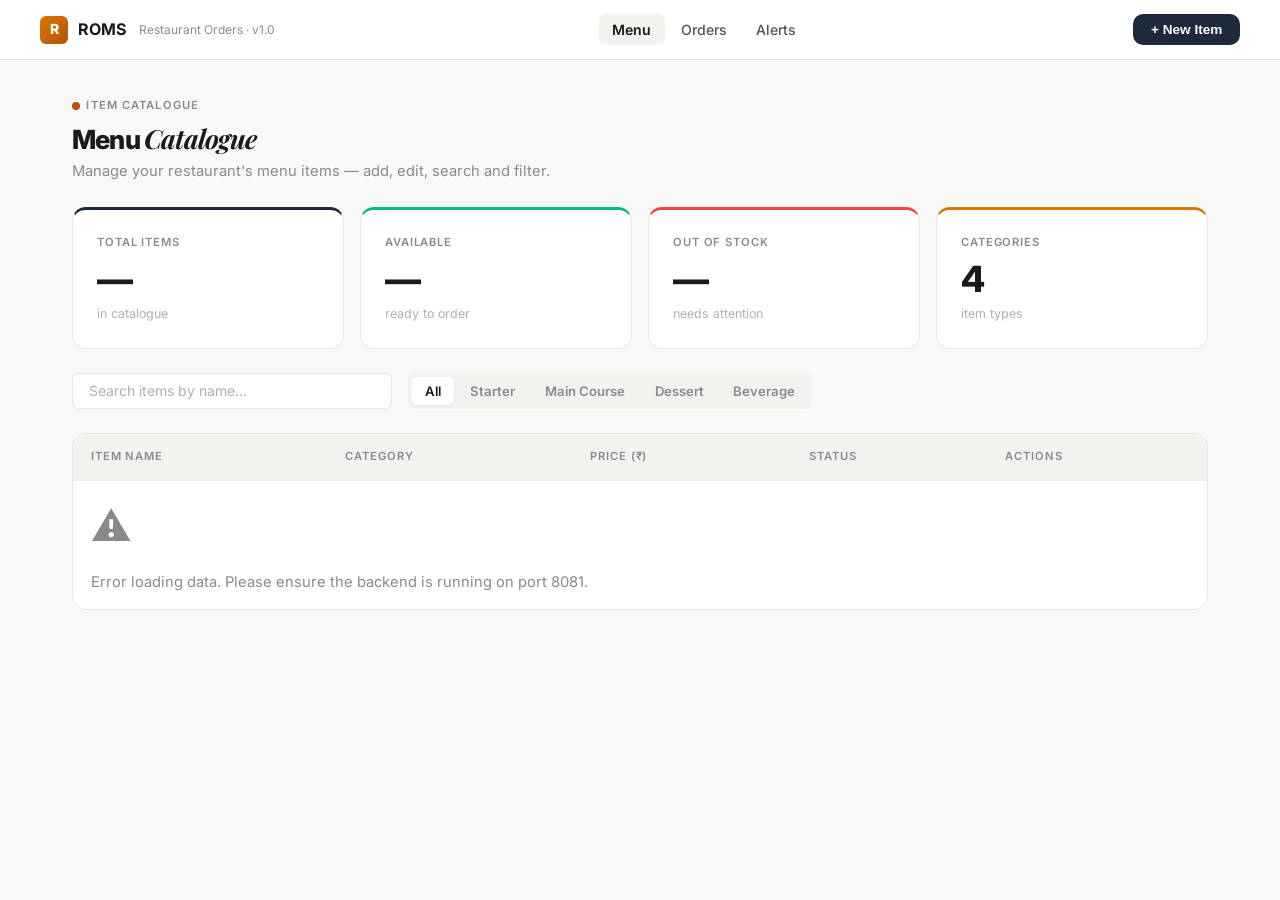
==== commit d2a2465f: "chore(ui): add version label to navbar brand" ====
--- a/roms-app/src/main/resources/static/index.html
+++ b/roms-app/src/main/resources/static/index.html
@@ -22,7 +22,7 @@
         <a href="index.html" class="navbar-brand">
             <div class="logo-icon">R</div>
             <span>ROMS</span>
-            <span class="brand-sub">Restaurant Orders</span>
+            <span class="brand-sub">Restaurant Orders · v1.0</span>
         </a>
         <ul class="navbar-links">
             <li><a href="index.html" class="active">Menu</a></li>
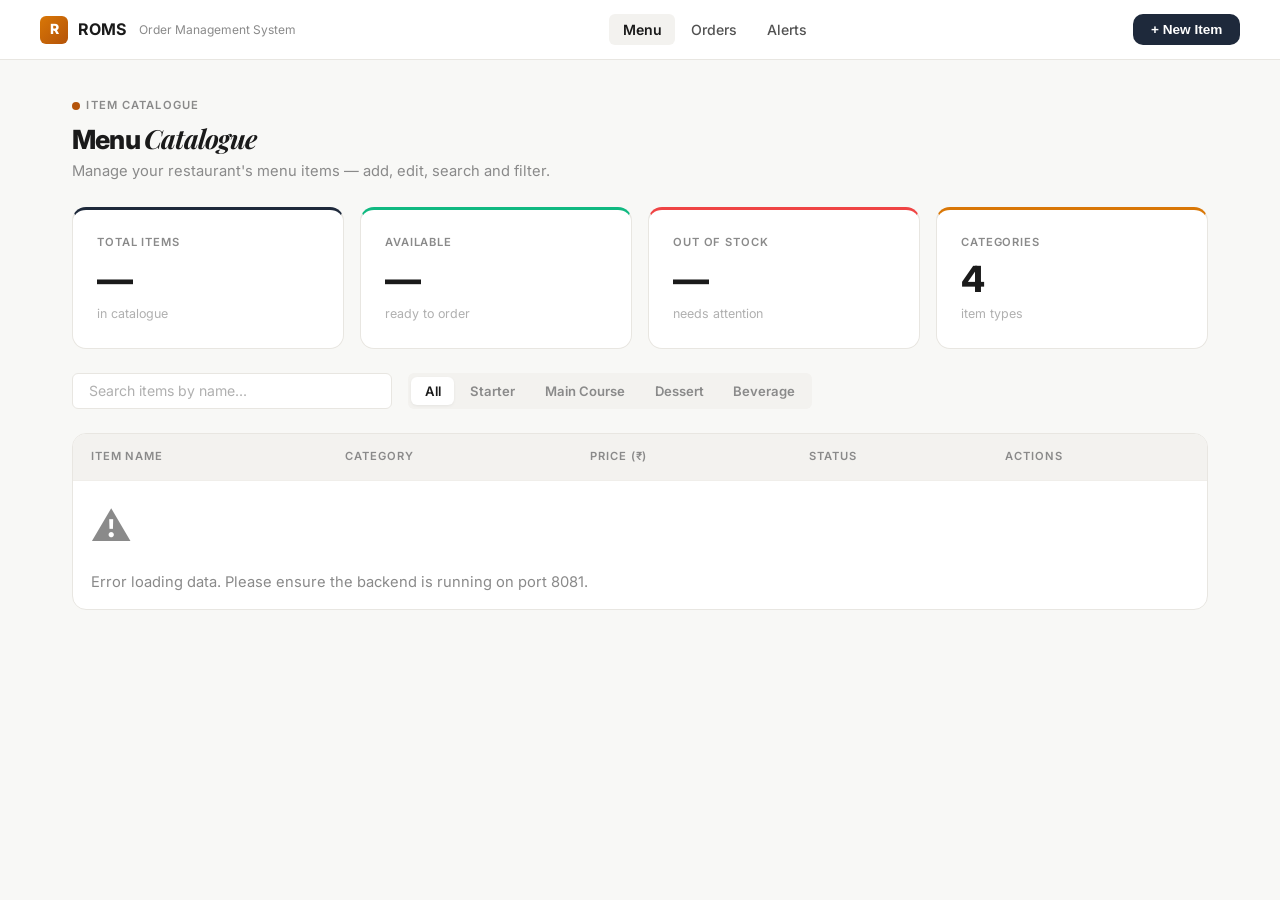
==== commit 7594329a: "feat(alerts): implement alerts, health check, global exception handling and alerts UI" ====
--- a/roms-app/src/main/resources/static/index.html
+++ b/roms-app/src/main/resources/static/index.html
@@ -22,7 +22,7 @@
         <a href="index.html" class="navbar-brand">
             <div class="logo-icon">R</div>
             <span>ROMS</span>
-            <span class="brand-sub">Restaurant Orders · v1.0</span>
+            <span class="brand-sub">Order Management System</span>
         </a>
         <ul class="navbar-links">
             <li><a href="index.html" class="active">Menu</a></li>
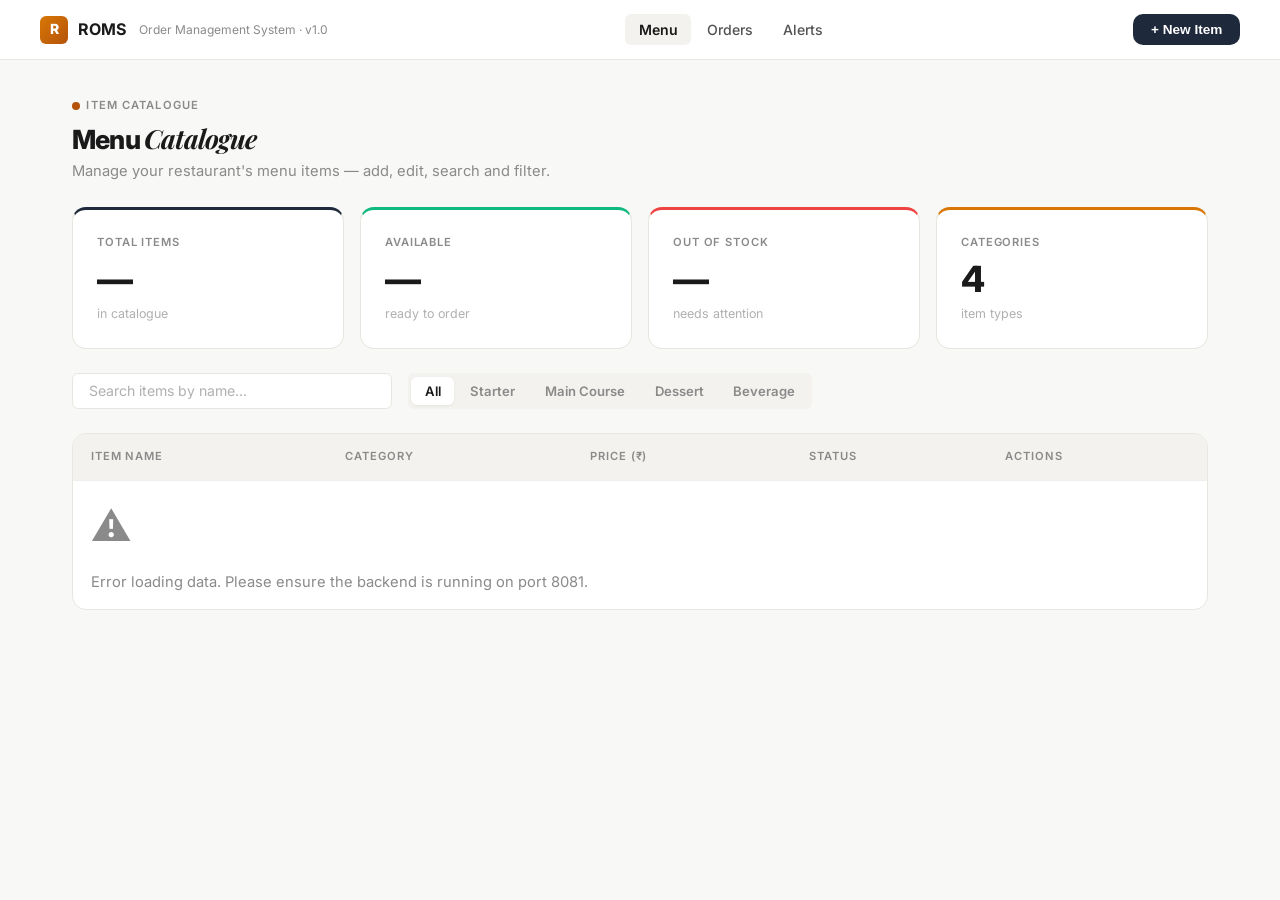
==== commit 4636dc3e: "merge: resolve conflict — combine brand subtitle from both branches" ====
--- a/roms-app/src/main/resources/static/index.html
+++ b/roms-app/src/main/resources/static/index.html
@@ -22,7 +22,7 @@
         <a href="index.html" class="navbar-brand">
             <div class="logo-icon">R</div>
             <span>ROMS</span>
-            <span class="brand-sub">Order Management System</span>
+            <span class="brand-sub">Order Management System · v1.0</span>
         </a>
         <ul class="navbar-links">
             <li><a href="index.html" class="active">Menu</a></li>
